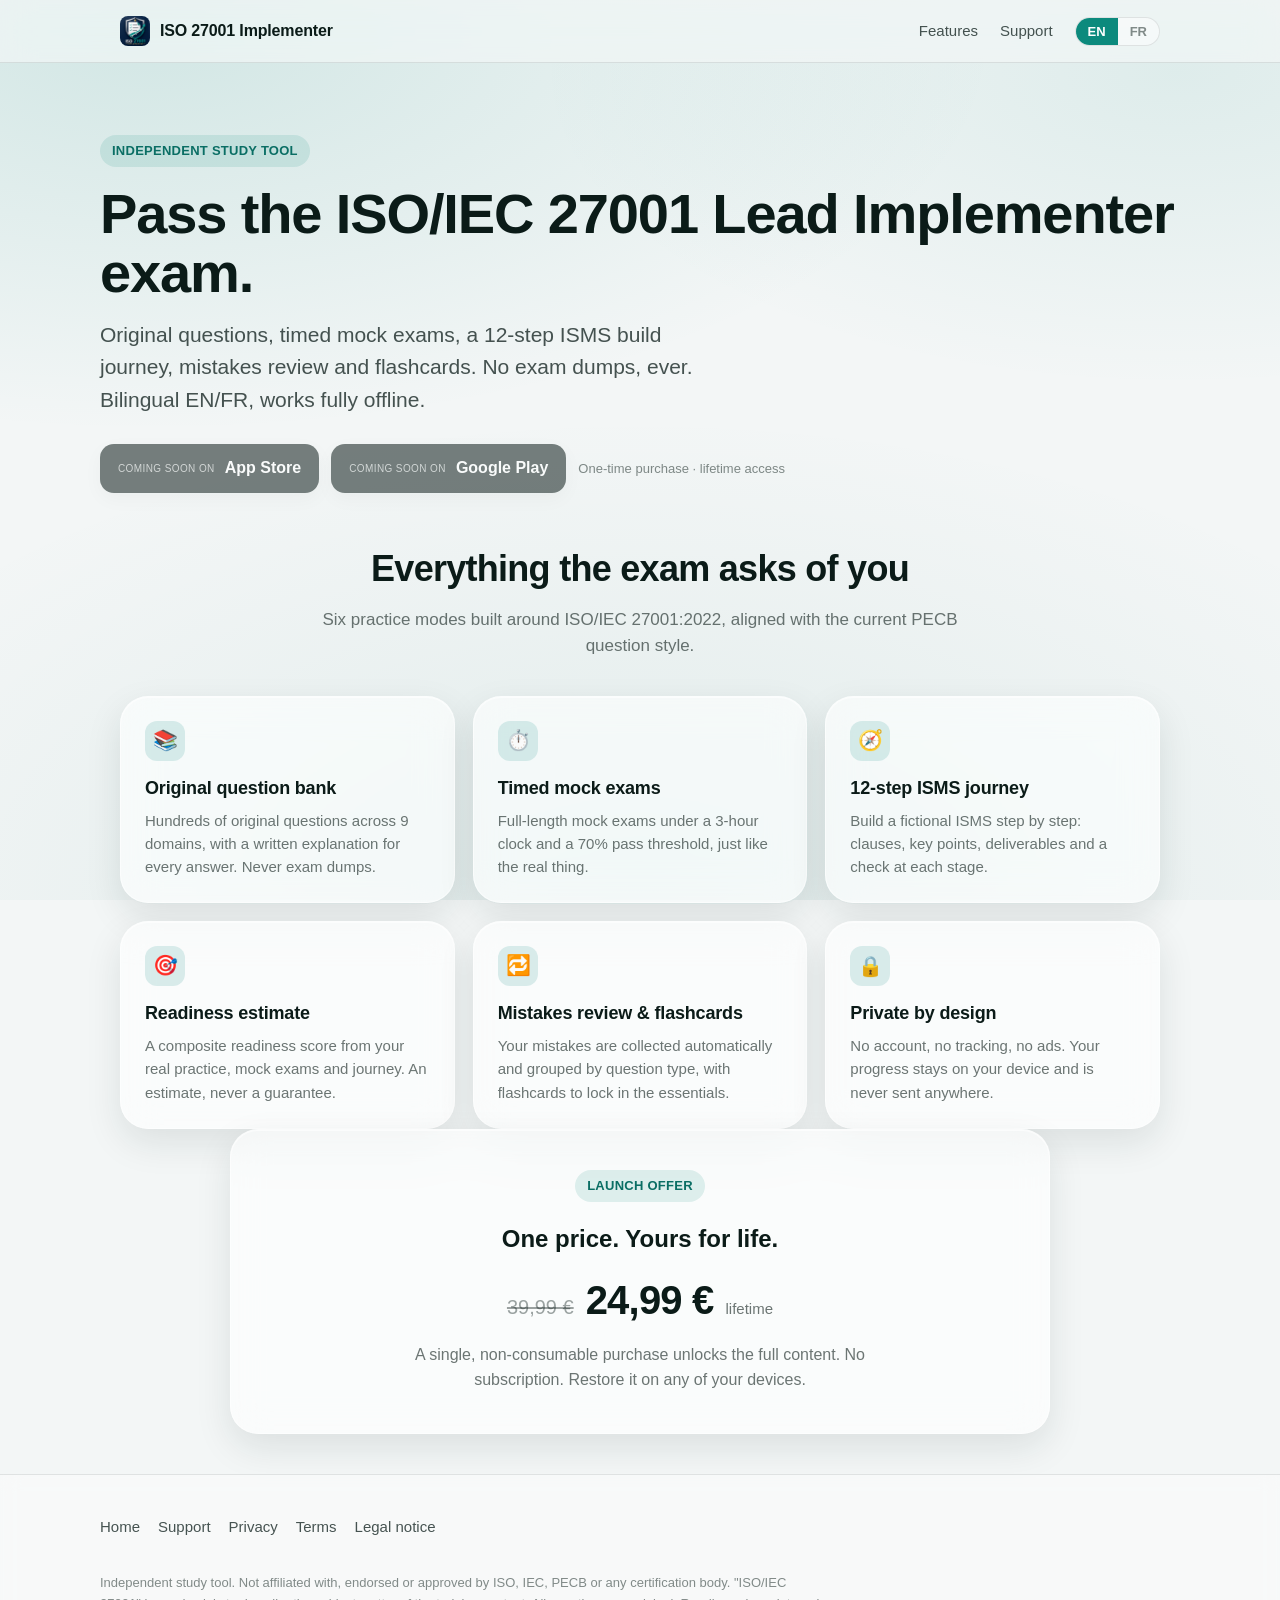
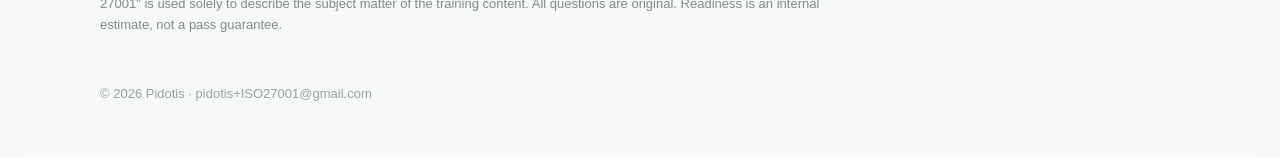
==== index.html @ 0e7765f1 "Site vitrine ISO 27001 Implementer Co-Authored-By: Claude Opus 4.8 (1M context) <noreply@anthropic.c" ====
<!DOCTYPE html>
<html lang="en" data-lang="en">
  <head>
    <meta charset="utf-8" />
    <meta name="viewport" content="width=device-width, initial-scale=1" />
    <title>ISO 27001 Implementer · Exam Practice &amp; QCM</title>
    <meta
      name="description"
      content="Prepare for the ISO/IEC 27001 Lead Implementer exam. Original questions, timed mock exams, a 12-step ISMS journey, mistakes review and flashcards. Bilingual EN/FR."
    />
    <link rel="icon" type="image/png" href="assets/favicon.png" />
    <meta property="og:title" content="ISO 27001 Implementer" />
    <meta
      property="og:description"
      content="Exam Practice & QCM for the ISO/IEC 27001 Lead Implementer exam. Original questions, mock exams, ISMS journey. EN/FR."
    />
    <meta property="og:type" content="website" />
    <meta property="og:image" content="assets/og.png" />
    <meta name="theme-color" content="#F3F6F6" />
    <script>
      // No-flash: fixe la langue avant le premier paint.
      (function () {
        try {
          var s = localStorage.getItem("i27-lang");
          var l =
            s === "en" || s === "fr"
              ? s
              : (navigator.language || "en").toLowerCase().indexOf("fr") === 0
              ? "fr"
              : "en";
          document.documentElement.setAttribute("data-lang", l);
          document.documentElement.setAttribute("lang", l);
        } catch (e) {}
      })();
    </script>
    <link rel="stylesheet" href="styles.css" />
  </head>
  <body>
    <header class="nav">
      <div class="wrap nav-inner">
        <a class="brand" href="index.html">
          <img src="assets/logo.png" alt="" />
          <span>ISO 27001 Implementer</span>
        </a>
        <nav class="nav-links">
          <a class="hide-sm" href="index.html#features"
            ><span class="lang-en">Features</span
            ><span class="lang-fr">Fonctions</span></a
          >
          <a href="support.html"
            ><span class="lang-en">Support</span
            ><span class="lang-fr">Aide</span></a
          >
          <div class="lang-toggle" role="group" aria-label="Language">
            <button type="button" data-set="en">EN</button>
            <button type="button" data-set="fr">FR</button>
          </div>
        </nav>
      </div>
    </header>

    <main>
      <!-- Hero -->
      <section class="wrap hero">
        <span class="eyebrow"
          ><span class="lang-en">Independent study tool</span
          ><span class="lang-fr">Outil d'étude indépendant</span></span
        >
        <h1>
          <span class="lang-en">Pass the ISO/IEC 27001 Lead Implementer exam.</span
          ><span class="lang-fr"
            >Réussissez l'examen ISO/IEC 27001 Lead Implementer.</span
          >
        </h1>
        <p class="lede">
          <span class="lang-en"
            >Original questions, timed mock exams, a 12-step ISMS build journey,
            mistakes review and flashcards. No exam dumps, ever. Bilingual
            EN/FR, works fully offline.</span
          ><span class="lang-fr"
            >Questions originales, examens blancs chronométrés, un parcours de
            construction d'un SMSI en 12 étapes, révision des erreurs et
            flashcards. Jamais de dumps. Bilingue EN/FR, 100 % hors ligne.</span
          >
        </p>
        <div class="cta-row">
          <span class="badge" aria-disabled="true">
            <small class="lang-en">Coming soon on</small
            ><small class="lang-fr">Bientôt sur</small>
            <span>App Store</span>
          </span>
          <span class="badge" aria-disabled="true">
            <small class="lang-en">Coming soon on</small
            ><small class="lang-fr">Bientôt sur</small>
            <span>Google Play</span>
          </span>
          <span class="pill-note"
            ><span class="lang-en">One-time purchase · lifetime access</span
            ><span class="lang-fr">Achat unique · accès à vie</span></span
          >
        </div>
      </section>

      <!-- Features -->
      <section class="wrap" id="features">
        <div class="section-head">
          <h2>
            <span class="lang-en">Everything the exam asks of you</span
            ><span class="lang-fr">Tout ce que l'examen attend de vous</span>
          </h2>
          <p>
            <span class="lang-en"
              >Six practice modes built around ISO/IEC 27001:2022, aligned with
              the current PECB question style.</span
            ><span class="lang-fr"
              >Six modes d'entraînement bâtis sur l'ISO/IEC 27001:2022, alignés
              sur le format de questions PECB actuel.</span
            >
          </p>
        </div>
        <div class="grid">
          <div class="glass card">
            <div class="ic">📚</div>
            <h3>
              <span class="lang-en">Original question bank</span
              ><span class="lang-fr">Banque de questions originale</span>
            </h3>
            <p>
              <span class="lang-en"
                >Hundreds of original questions across 9 domains, with a written
                explanation for every answer. Never exam dumps.</span
              ><span class="lang-fr"
                >Des centaines de questions originales sur 9 domaines, avec une
                explication rédigée pour chaque réponse. Jamais de dumps.</span
              >
            </p>
          </div>
          <div class="glass card">
            <div class="ic">⏱️</div>
            <h3>
              <span class="lang-en">Timed mock exams</span
              ><span class="lang-fr">Examens blancs chronométrés</span>
            </h3>
            <p>
              <span class="lang-en"
                >Full-length mock exams under a 3-hour clock and a 70% pass
                threshold, just like the real thing.</span
              ><span class="lang-fr"
                >Examens blancs complets sous chrono de 3 h et seuil de réussite
                à 70 %, comme le jour J.</span
              >
            </p>
          </div>
          <div class="glass card">
            <div class="ic">🧭</div>
            <h3>
              <span class="lang-en">12-step ISMS journey</span
              ><span class="lang-fr">Parcours SMSI en 12 étapes</span>
            </h3>
            <p>
              <span class="lang-en"
                >Build a fictional ISMS step by step: clauses, key points,
                deliverables and a check at each stage.</span
              ><span class="lang-fr"
                >Construisez un SMSI fictif étape par étape : clauses, points
                clés, livrables et un contrôle à chaque étape.</span
              >
            </p>
          </div>
          <div class="glass card">
            <div class="ic">🎯</div>
            <h3>
              <span class="lang-en">Readiness estimate</span
              ><span class="lang-fr">Préparation estimée</span>
            </h3>
            <p>
              <span class="lang-en"
                >A composite readiness score from your real practice, mock exams
                and journey. An estimate, never a guarantee.</span
              ><span class="lang-fr"
                >Un score de préparation composite issu de votre pratique réelle,
                des examens et du parcours. Une estimation, jamais une
                garantie.</span
              >
            </p>
          </div>
          <div class="glass card">
            <div class="ic">🔁</div>
            <h3>
              <span class="lang-en">Mistakes review &amp; flashcards</span
              ><span class="lang-fr">Révision des erreurs &amp; flashcards</span>
            </h3>
            <p>
              <span class="lang-en"
                >Your mistakes are collected automatically and grouped by
                question type, with flashcards to lock in the essentials.</span
              ><span class="lang-fr"
                >Vos erreurs sont collectées automatiquement et rangées par type
                de question, avec des flashcards pour ancrer l'essentiel.</span
              >
            </p>
          </div>
          <div class="glass card">
            <div class="ic">🔒</div>
            <h3>
              <span class="lang-en">Private by design</span
              ><span class="lang-fr">Privé par conception</span>
            </h3>
            <p>
              <span class="lang-en"
                >No account, no tracking, no ads. Your progress stays on your
                device and is never sent anywhere.</span
              ><span class="lang-fr"
                >Pas de compte, pas de pistage, pas de publicité. Votre
                progression reste sur votre appareil et n'est jamais
                transmise.</span
              >
            </p>
          </div>
        </div>
      </section>

      <!-- Pricing -->
      <section class="wrap">
        <div class="glass doc-card center">
          <span class="eyebrow"
            ><span class="lang-en">Launch offer</span
            ><span class="lang-fr">Offre de lancement</span></span
          >
          <h2 style="margin: 18px 0 12px">
            <span class="lang-en">One price. Yours for life.</span
            ><span class="lang-fr">Un prix. À vous pour la vie.</span>
          </h2>
          <div class="price" style="margin-bottom: 12px">
            <span class="old">39,99 €</span>
            <span class="now">24,99 €</span>
            <span class="unit"
              ><span class="lang-en">lifetime</span
              ><span class="lang-fr">à vie</span></span
            >
          </div>
          <p style="color: var(--ink60); margin: 0 auto; max-width: 520px">
            <span class="lang-en"
              >A single, non-consumable purchase unlocks the full content. No
              subscription. Restore it on any of your devices.</span
            ><span class="lang-fr"
              >Un achat unique, non consommable, débloque tout le contenu. Aucun
              abonnement. Restaurez-le sur tous vos appareils.</span
            >
          </p>
        </div>
      </section>
    </main>

    <footer class="footer">
      <div class="wrap footer-inner">
        <div class="footer-links">
          <a href="index.html"
            ><span class="lang-en">Home</span
            ><span class="lang-fr">Accueil</span></a
          >
          <a href="support.html"
            ><span class="lang-en">Support</span
            ><span class="lang-fr">Aide</span></a
          >
          <a href="privacy.html"
            ><span class="lang-en">Privacy</span
            ><span class="lang-fr">Confidentialité</span></a
          >
          <a href="terms.html"
            ><span class="lang-en">Terms</span
            ><span class="lang-fr">Conditions</span></a
          >
          <a href="legal.html"
            ><span class="lang-en">Legal notice</span
            ><span class="lang-fr">Mentions légales</span></a
          >
        </div>
        <p class="disclaimer">
          <span class="lang-en"
            >Independent study tool. Not affiliated with, endorsed or approved by
            ISO, IEC, PECB or any certification body. "ISO/IEC 27001" is used
            solely to describe the subject matter of the training content. All
            questions are original. Readiness is an internal estimate, not a pass
            guarantee.</span
          ><span class="lang-fr"
            >Outil d'étude indépendant. Non affilié à, ni approuvé par ISO, IEC,
            PECB ou tout autre organisme de certification. « ISO/IEC 27001 » est
            utilisé uniquement pour décrire le sujet du contenu de formation.
            Toutes les questions sont originales. La préparation est une
            estimation interne, pas une garantie de réussite.</span
          >
        </p>
        <p class="copy">© 2026 Pidotis · pidotis+ISO27001@gmail.com</p>
      </div>
    </footer>
    <script src="app.js"></script>
  </body>
</html>
---- styles.css ----
/* ISO 27001 Implementer : site vitrine. Liquid Glass, palette de app. */

:root {
  --accent: #0c8a7d;
  --deep-teal: #0a6e64;
  --ink: #0b1b18;
  --ink75: rgba(11, 27, 24, 0.75);
  --ink60: rgba(11, 27, 24, 0.6);
  --ink50: rgba(11, 27, 24, 0.5);
  --ink40: rgba(11, 27, 24, 0.4);
  --hairline: rgba(11, 27, 24, 0.1);
  --bg: #f3f6f6;
  --white: #ffffff;
  --radius-lg: 28px;
  --radius-md: 20px;
  --radius-sm: 14px;
  --maxw: 1080px;
  --shadow-card: 0 14px 36px rgba(16, 44, 40, 0.1);
  --shadow-row: 0 6px 20px rgba(16, 44, 40, 0.07);
  --shadow-primary: 0 12px 28px rgba(12, 138, 125, 0.35);
  font-synthesis: none;
  -webkit-text-size-adjust: 100%;
}

* {
  box-sizing: border-box;
}

html {
  scroll-behavior: smooth;
}

body {
  margin: 0;
  min-height: 100vh;
  color: var(--ink);
  background: var(--bg);
  font-family: -apple-system, BlinkMacSystemFont, "Segoe UI", Roboto, Helvetica,
    Arial, sans-serif;
  line-height: 1.55;
  -webkit-font-smoothing: antialiased;
  text-rendering: optimizeLegibility;
}

/* Fond ambiant : 3 gradients radiaux, fixe. */
body::before {
  content: "";
  position: fixed;
  inset: 0;
  z-index: -1;
  background:
    radial-gradient(120% 80% at 12% 4%, rgba(12, 138, 125, 0.14), transparent 55%),
    radial-gradient(100% 70% at 92% 8%, rgba(12, 138, 125, 0.09), transparent 50%),
    radial-gradient(120% 90% at 50% 100%, rgba(10, 110, 100, 0.08), transparent 60%),
    var(--bg);
}

/* Bascule de langue : masque la langue inactive. */
html[data-lang="en"] .lang-fr,
html[data-lang="fr"] .lang-en {
  display: none !important;
}

a {
  color: var(--deep-teal);
  text-decoration: none;
}
a:hover {
  text-decoration: underline;
}

img {
  max-width: 100%;
  display: block;
}

/* ---------- Layout ---------- */

.wrap {
  width: 100%;
  max-width: var(--maxw);
  margin: 0 auto;
  padding: 0 20px;
}

section {
  padding: 64px 0;
}

/* ---------- Surfaces givrées ---------- */

.glass {
  background: rgba(255, 255, 255, 0.62);
  -webkit-backdrop-filter: saturate(160%) blur(18px);
  backdrop-filter: saturate(160%) blur(18px);
  border: 1px solid rgba(255, 255, 255, 0.55);
  box-shadow: var(--shadow-card), inset 0 1px 0 rgba(255, 255, 255, 0.6);
  border-radius: var(--radius-lg);
}

/* ---------- Header ---------- */

.nav {
  position: sticky;
  top: 0;
  z-index: 50;
  background: rgba(243, 246, 246, 0.72);
  -webkit-backdrop-filter: saturate(160%) blur(16px);
  backdrop-filter: saturate(160%) blur(16px);
  border-bottom: 1px solid var(--hairline);
}
.nav-inner {
  display: flex;
  align-items: center;
  justify-content: space-between;
  gap: 16px;
  height: 62px;
}
.brand {
  display: flex;
  align-items: center;
  gap: 10px;
  font-weight: 700;
  letter-spacing: -0.01em;
  color: var(--ink);
}
.brand:hover {
  text-decoration: none;
}
.brand img {
  width: 30px;
  height: 30px;
  border-radius: 8px;
}
.nav-links {
  display: flex;
  align-items: center;
  gap: 22px;
}
.nav-links a {
  color: var(--ink75);
  font-size: 15px;
  font-weight: 500;
}
.nav-links a:hover {
  color: var(--ink);
  text-decoration: none;
}

.lang-toggle {
  display: inline-flex;
  border: 1px solid var(--hairline);
  border-radius: 999px;
  overflow: hidden;
  background: rgba(255, 255, 255, 0.5);
}
.lang-toggle button {
  appearance: none;
  border: 0;
  background: transparent;
  padding: 6px 12px;
  font-size: 13px;
  font-weight: 600;
  color: var(--ink50);
  cursor: pointer;
}
.lang-toggle button[aria-pressed="true"] {
  background: var(--accent);
  color: #fff;
}

/* ---------- Hero ---------- */

.hero {
  padding: 72px 0 48px;
}
.hero h1 {
  font-size: clamp(34px, 6vw, 56px);
  line-height: 1.05;
  letter-spacing: -0.02em;
  margin: 18px 0 16px;
  font-weight: 800;
}
.hero .lede {
  font-size: clamp(17px, 2.4vw, 21px);
  color: var(--ink75);
  max-width: 620px;
  margin: 0 0 28px;
}
.eyebrow {
  display: inline-flex;
  align-items: center;
  gap: 8px;
  font-size: 13px;
  font-weight: 600;
  letter-spacing: 0.02em;
  text-transform: uppercase;
  color: var(--deep-teal);
  background: rgba(12, 138, 125, 0.12);
  padding: 6px 12px;
  border-radius: 999px;
}

.cta-row {
  display: flex;
  flex-wrap: wrap;
  gap: 12px;
  align-items: center;
}
.badge {
  display: inline-flex;
  align-items: center;
  gap: 10px;
  padding: 12px 18px;
  border-radius: var(--radius-sm);
  background: var(--ink);
  color: #fff;
  font-weight: 600;
  box-shadow: var(--shadow-row);
}
.badge small {
  display: block;
  font-size: 10px;
  font-weight: 500;
  opacity: 0.7;
  letter-spacing: 0.04em;
  text-transform: uppercase;
}
.badge span {
  font-size: 16px;
}
.badge[aria-disabled="true"] {
  opacity: 0.55;
  cursor: default;
}
.pill-note {
  font-size: 13px;
  color: var(--ink50);
}

/* ---------- Features ---------- */

.grid {
  display: grid;
  gap: 18px;
  grid-template-columns: repeat(auto-fit, minmax(250px, 1fr));
}
.card {
  padding: 24px;
}
.card .ic {
  width: 40px;
  height: 40px;
  border-radius: 12px;
  display: grid;
  place-items: center;
  background: rgba(12, 138, 125, 0.14);
  font-size: 20px;
  margin-bottom: 14px;
}
.card h3 {
  margin: 0 0 6px;
  font-size: 18px;
  letter-spacing: -0.01em;
}
.card p {
  margin: 0;
  color: var(--ink60);
  font-size: 15px;
}

.section-head {
  text-align: center;
  max-width: 640px;
  margin: 0 auto 36px;
}
.section-head h2 {
  font-size: clamp(26px, 4vw, 36px);
  letter-spacing: -0.02em;
  margin: 0 0 10px;
}
.section-head p {
  color: var(--ink60);
  margin: 0;
  font-size: 17px;
}

/* Price */
.price {
  display: inline-flex;
  align-items: baseline;
  gap: 12px;
}
.price .old {
  color: var(--ink40);
  text-decoration: line-through;
  font-size: 20px;
}
.price .now {
  font-size: 40px;
  font-weight: 800;
  letter-spacing: -0.02em;
}
.price .unit {
  color: var(--ink60);
  font-size: 15px;
}

/* ---------- Legal / prose pages ---------- */

.doc {
  padding: 40px 0 24px;
}
.doc-card {
  padding: 40px clamp(24px, 5vw, 56px);
  margin: 0 auto;
  max-width: 820px;
}
.doc h1 {
  font-size: clamp(28px, 5vw, 40px);
  letter-spacing: -0.02em;
  margin: 0 0 6px;
}
.doc .updated {
  color: var(--ink50);
  font-size: 14px;
  margin: 0 0 28px;
}
.doc h2 {
  font-size: 20px;
  letter-spacing: -0.01em;
  margin: 30px 0 8px;
}
.doc h3 {
  font-size: 16px;
  margin: 22px 0 4px;
}
.doc p,
.doc li {
  color: var(--ink75);
  font-size: 16px;
}
.doc ul {
  padding-left: 20px;
}
.doc a {
  font-weight: 500;
}

/* ---------- FAQ ---------- */
.faq {
  max-width: 780px;
  margin: 0 auto;
}
.faq details {
  padding: 4px 22px;
  margin-bottom: 12px;
}
.faq summary {
  cursor: pointer;
  list-style: none;
  padding: 16px 0;
  font-weight: 600;
  font-size: 17px;
  display: flex;
  justify-content: space-between;
  align-items: center;
  gap: 12px;
}
.faq summary::-webkit-details-marker {
  display: none;
}
.faq summary::after {
  content: "+";
  color: var(--accent);
  font-size: 22px;
  font-weight: 400;
}
.faq details[open] summary::after {
  content: "\2013";
}
.faq details > *:not(summary) {
  color: var(--ink60);
  padding-bottom: 16px;
  margin: 0;
  font-size: 15px;
}

/* ---------- Contact ---------- */
.contact-card {
  text-align: center;
  padding: 40px;
  max-width: 560px;
  margin: 0 auto;
}
.contact-card .mail {
  font-size: clamp(18px, 3vw, 24px);
  font-weight: 700;
  color: var(--deep-teal);
  word-break: break-all;
}

/* ---------- Footer ---------- */

.footer {
  margin-top: 40px;
  border-top: 1px solid var(--hairline);
  background: rgba(255, 255, 255, 0.4);
  -webkit-backdrop-filter: blur(10px);
  backdrop-filter: blur(10px);
}
.footer-inner {
  padding: 40px 0;
  display: grid;
  gap: 22px;
}
.footer-links {
  display: flex;
  flex-wrap: wrap;
  gap: 18px;
}
.footer-links a {
  color: var(--ink75);
  font-size: 15px;
}
.disclaimer {
  color: var(--ink50);
  font-size: 13px;
  max-width: 720px;
  line-height: 1.6;
}
.copy {
  color: var(--ink40);
  font-size: 13px;
}

/* ---------- Utilities ---------- */
.center {
  text-align: center;
}
.mt0 {
  margin-top: 0;
}
hr.rule {
  border: 0;
  border-top: 1px solid var(--hairline);
  margin: 28px 0;
}

@media (max-width: 640px) {
  .nav-links {
    gap: 14px;
  }
  .nav-links a.hide-sm {
    display: none;
  }
  section {
    padding: 48px 0;
  }
}
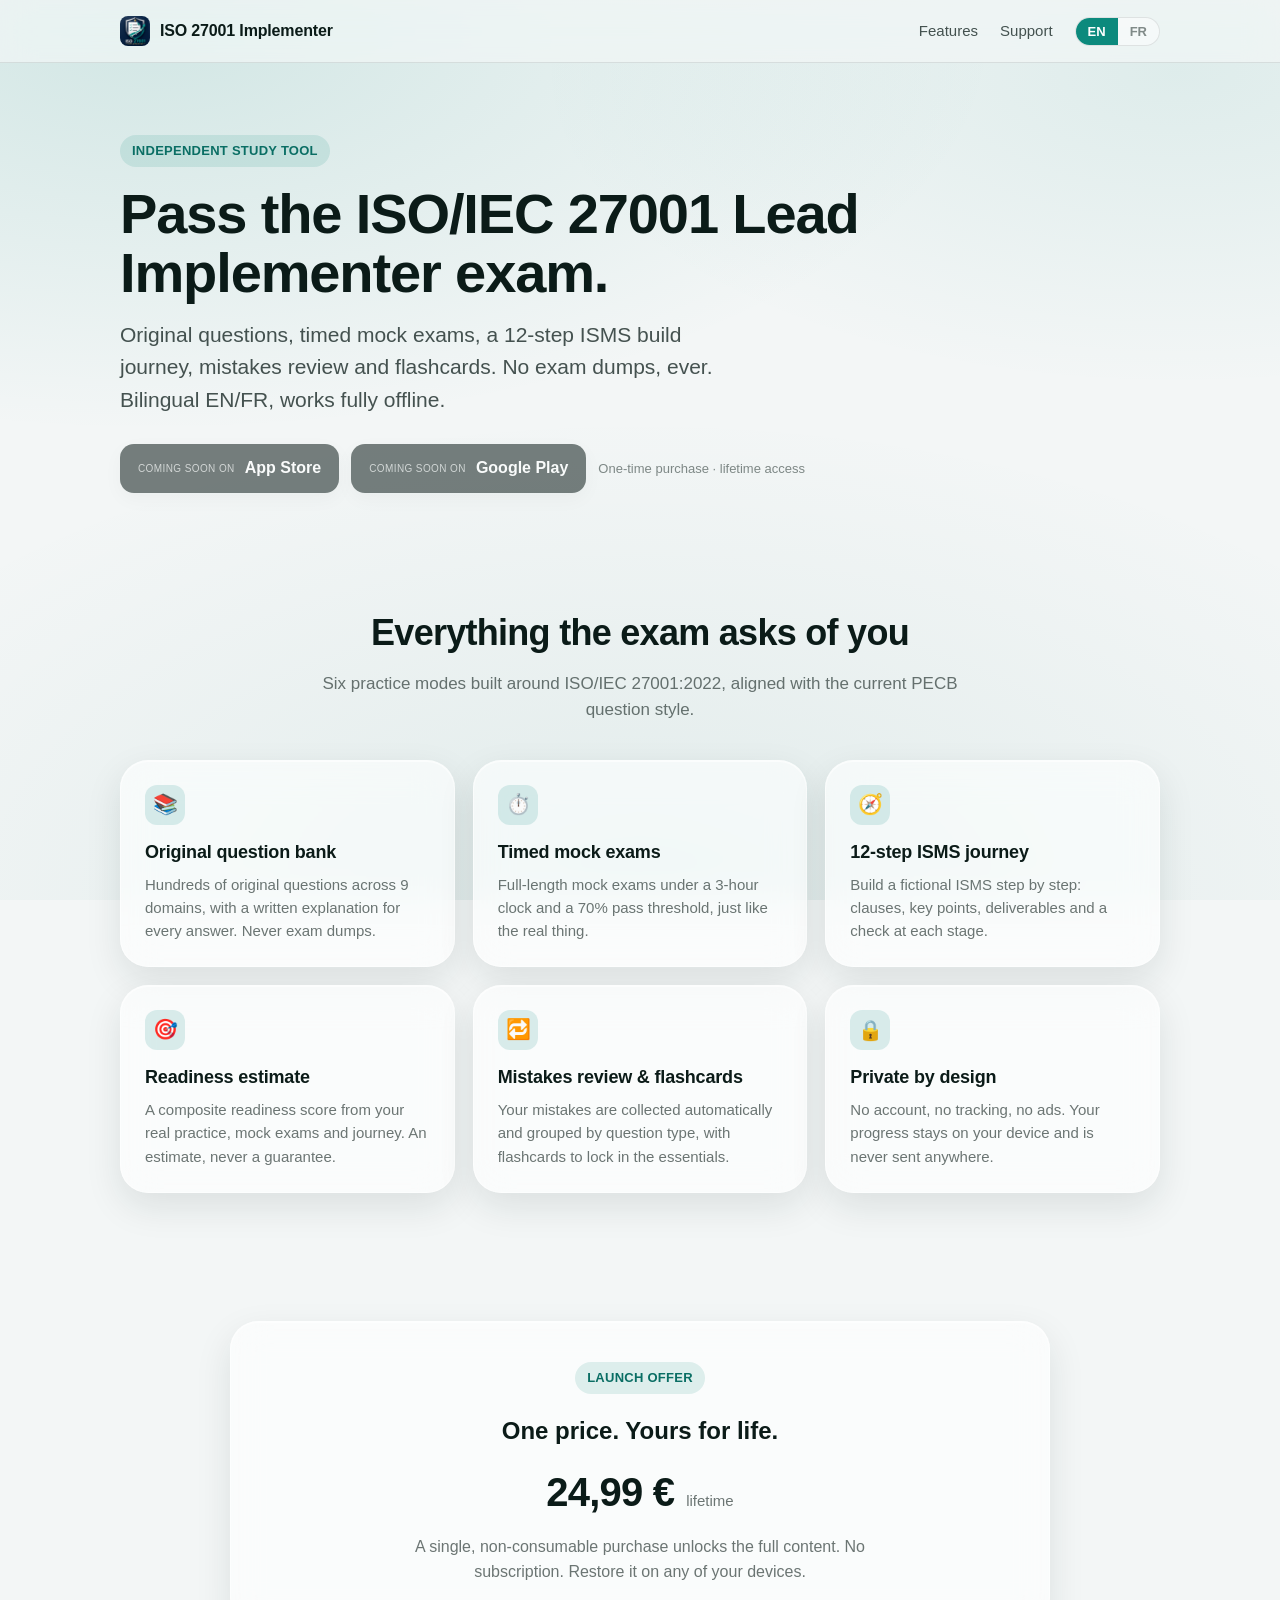
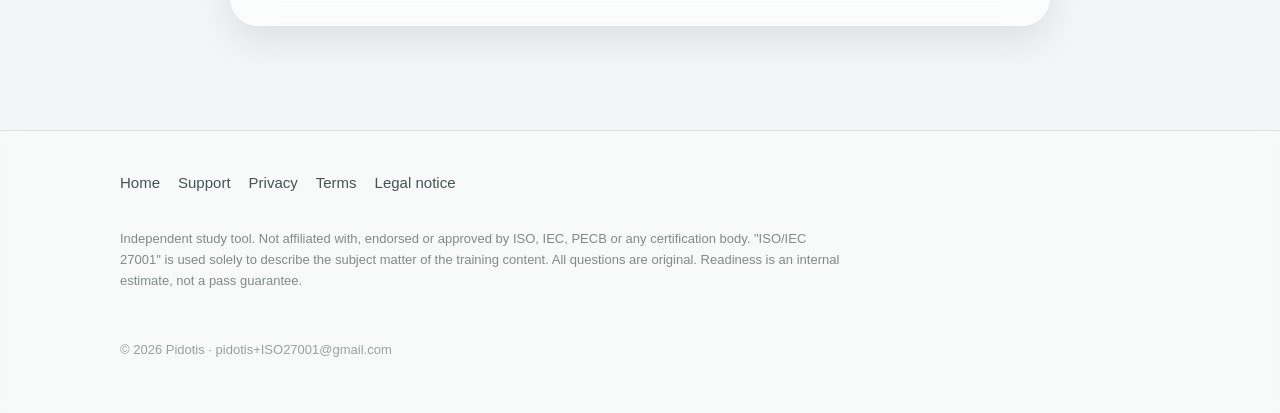
==== commit f850451a: "legal: RevenueCat dans la privacy (EN/FR), droit de retractation UE dans les CGV, retrait du prix ba" ====
--- a/index.html
+++ b/index.html
@@ -232,7 +232,6 @@
             ><span class="lang-fr">Un prix. À vous pour la vie.</span>
           </h2>
           <div class="price" style="margin-bottom: 12px">
-            <span class="old">39,99 €</span>
             <span class="now">24,99 €</span>
             <span class="unit"
               ><span class="lang-en">lifetime</span
--- a/styles.css
+++ b/styles.css
@@ -80,11 +80,15 @@
   width: 100%;
   max-width: var(--maxw);
   margin: 0 auto;
-  padding: 0 20px;
+  /* Horizontal uniquement : évite d'écraser le padding vertical des
+     <section> qui portent aussi la classe .wrap. */
+  padding-left: 20px;
+  padding-right: 20px;
 }
 
 section {
-  padding: 64px 0;
+  padding-top: 64px;
+  padding-bottom: 64px;
 }
 
 /* ---------- Surfaces givrées ---------- */
@@ -172,7 +176,8 @@
 /* ---------- Hero ---------- */
 
 .hero {
-  padding: 72px 0 48px;
+  padding-top: 72px;
+  padding-bottom: 48px;
 }
 .hero h1 {
   font-size: clamp(34px, 6vw, 56px);
@@ -309,7 +314,8 @@
 /* ---------- Legal / prose pages ---------- */
 
 .doc {
-  padding: 40px 0 24px;
+  padding-top: 40px;
+  padding-bottom: 24px;
 }
 .doc-card {
   padding: 40px clamp(24px, 5vw, 56px);
@@ -410,7 +416,8 @@
   backdrop-filter: blur(10px);
 }
 .footer-inner {
-  padding: 40px 0;
+  padding-top: 40px;
+  padding-bottom: 40px;
   display: grid;
   gap: 22px;
 }
@@ -455,6 +462,7 @@
     display: none;
   }
   section {
-    padding: 48px 0;
+    padding-top: 48px;
+    padding-bottom: 48px;
   }
 }
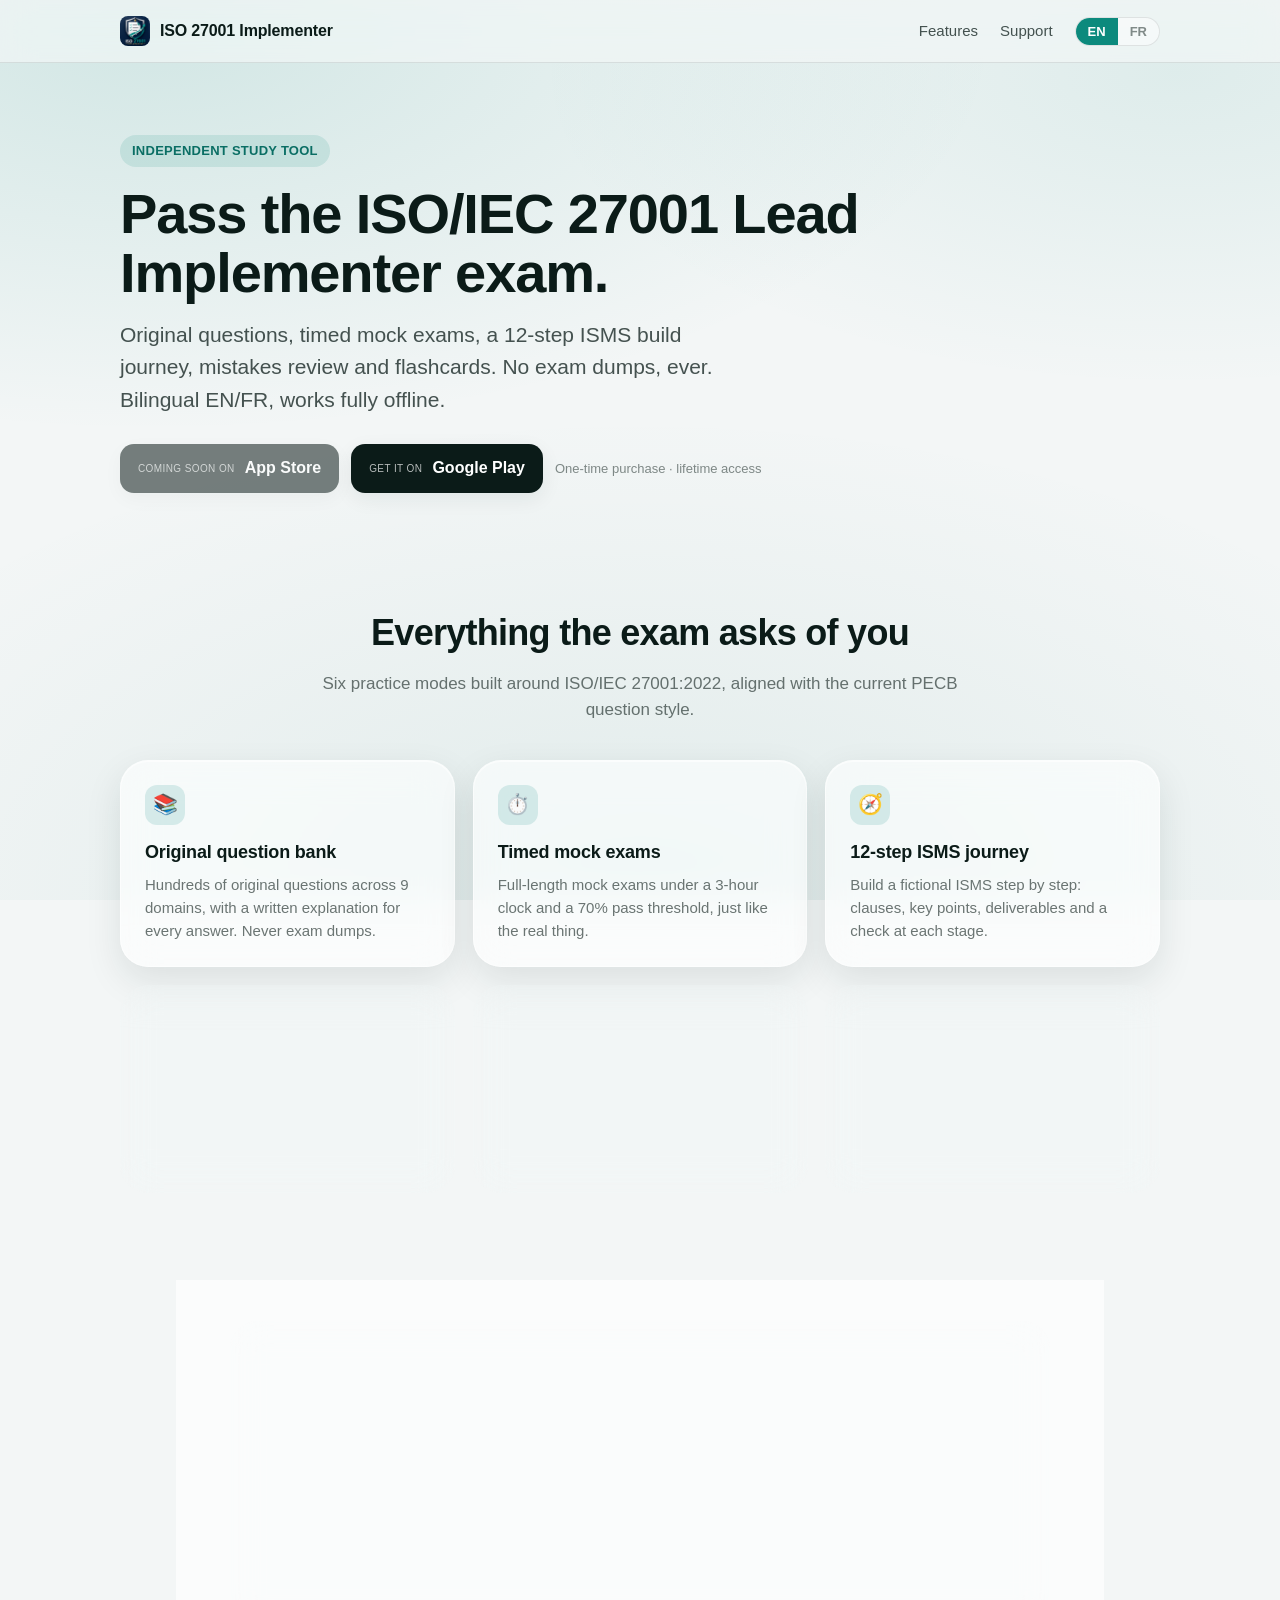
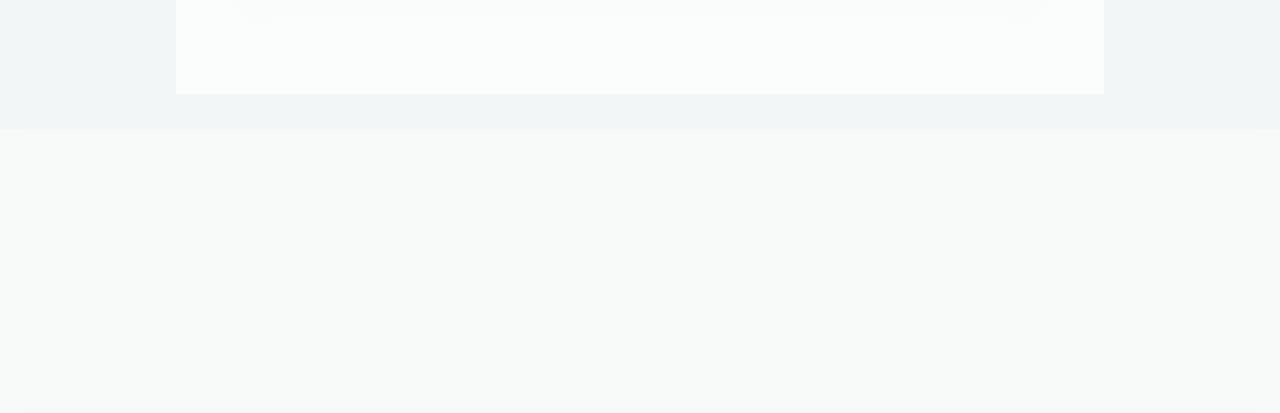
==== commit f5f35dad: "Badge Google Play cliquable vers la fiche Play" ====
--- a/index.html
+++ b/index.html
@@ -89,11 +89,15 @@
             ><small class="lang-fr">Bientôt sur</small>
             <span>App Store</span>
           </span>
-          <span class="badge" aria-disabled="true">
-            <small class="lang-en">Coming soon on</small
-            ><small class="lang-fr">Bientôt sur</small>
+          <a
+            class="badge"
+            href="https://play.google.com/store/apps/details?id=com.pidotis.iso27001"
+            rel="noopener"
+          >
+            <small class="lang-en">Get it on</small
+            ><small class="lang-fr">Disponible sur</small>
             <span>Google Play</span>
-          </span>
+          </a>
           <span class="pill-note"
             ><span class="lang-en">One-time purchase · lifetime access</span
             ><span class="lang-fr">Achat unique · accès à vie</span></span
@@ -232,7 +236,7 @@
             ><span class="lang-fr">Un prix. À vous pour la vie.</span>
           </h2>
           <div class="price" style="margin-bottom: 12px">
-            <span class="now">24,99 €</span>
+            <span class="now">29,99 €</span>
             <span class="unit"
               ><span class="lang-en">lifetime</span
               ><span class="lang-fr">à vie</span></span
--- a/styles.css
+++ b/styles.css
@@ -238,6 +238,11 @@
   opacity: 0.55;
   cursor: default;
 }
+a.badge:hover {
+  text-decoration: none;
+  transform: translateY(-1px);
+  box-shadow: var(--shadow-card);
+}
 .pill-note {
   font-size: 13px;
   color: var(--ink50);
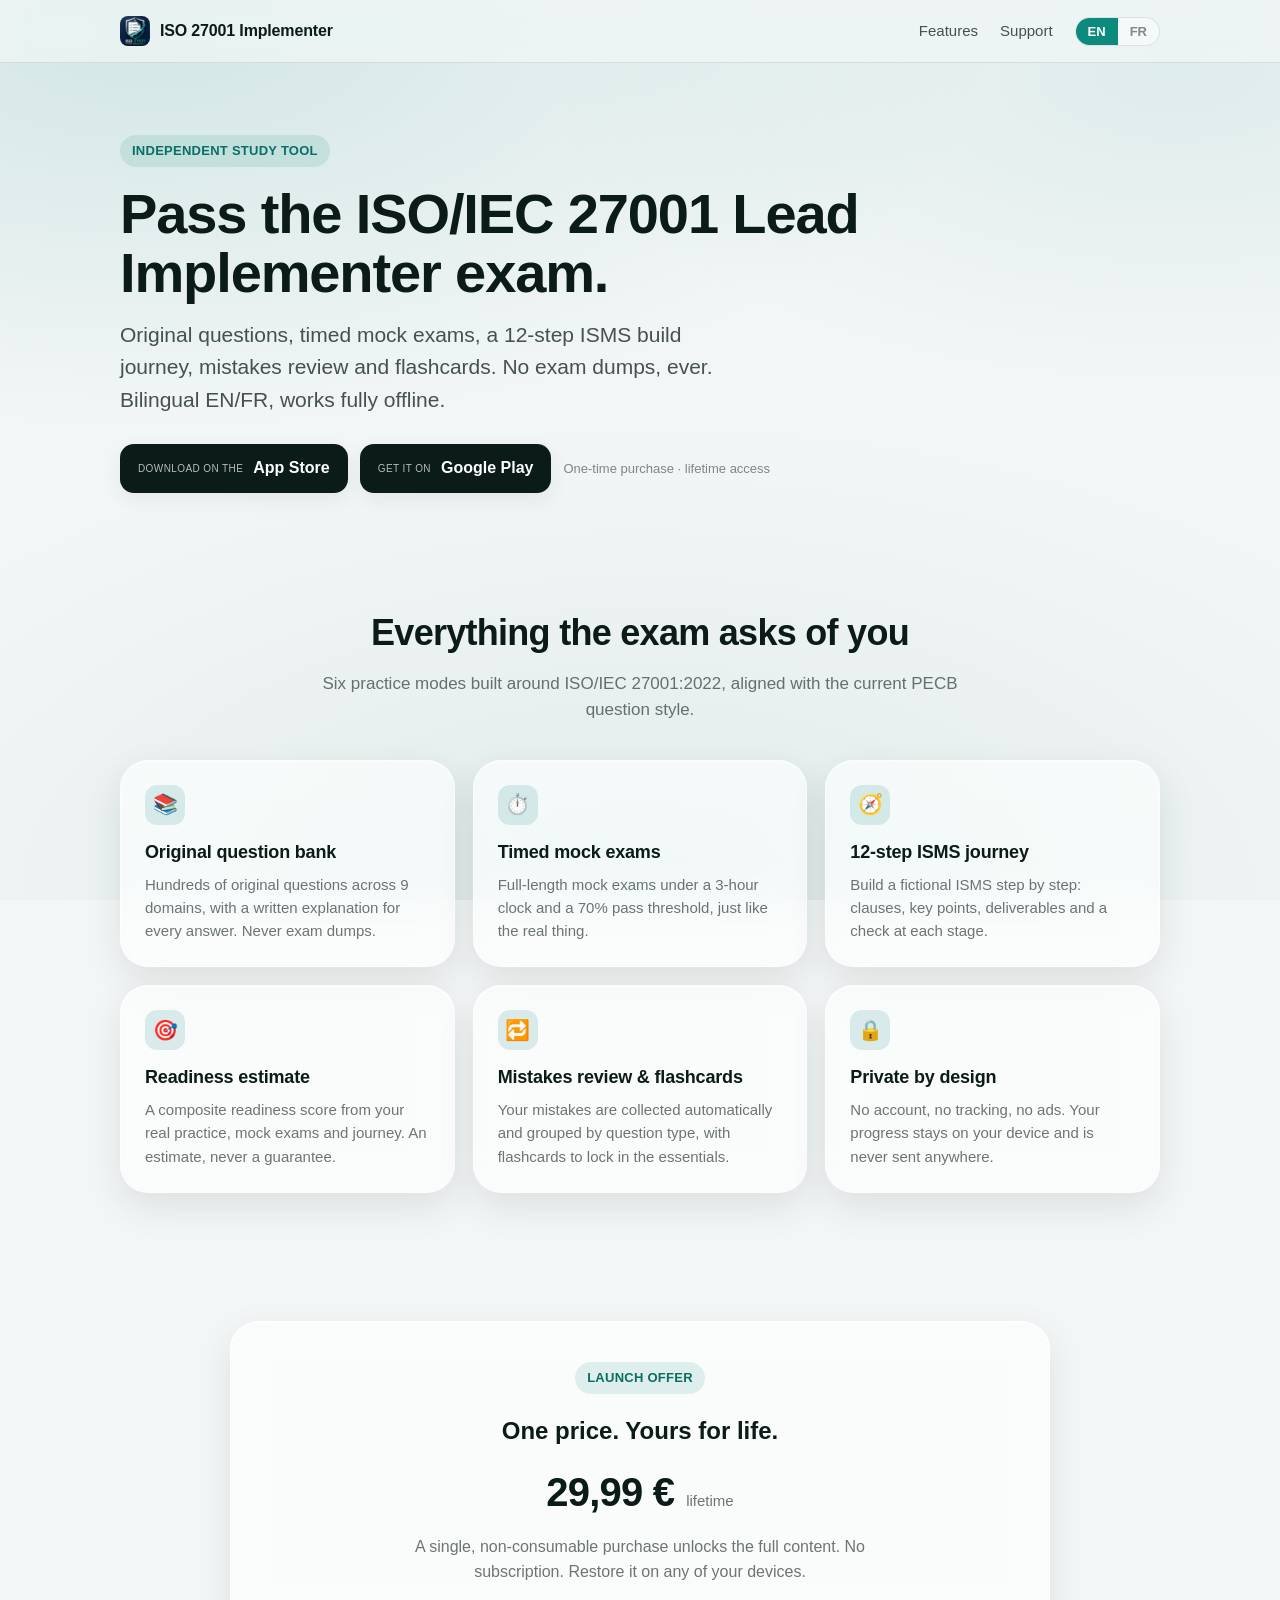
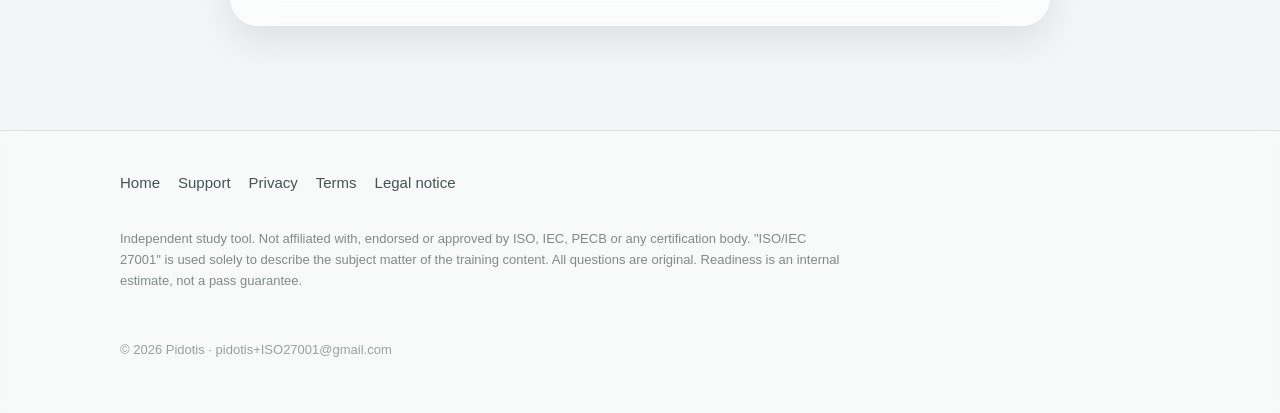
==== commit 800c70f6: "Badge App Store cliquable (app en ligne depuis le 13/08)" ====
--- a/index.html
+++ b/index.html
@@ -84,11 +84,15 @@
           >
         </p>
         <div class="cta-row">
-          <span class="badge" aria-disabled="true">
-            <small class="lang-en">Coming soon on</small
-            ><small class="lang-fr">Bientôt sur</small>
+          <a
+            class="badge"
+            href="https://apps.apple.com/app/id6796437997"
+            rel="noopener"
+          >
+            <small class="lang-en">Download on the</small
+            ><small class="lang-fr">Télécharger dans l'</small>
             <span>App Store</span>
-          </span>
+          </a>
           <a
             class="badge"
             href="https://play.google.com/store/apps/details?id=com.pidotis.iso27001"
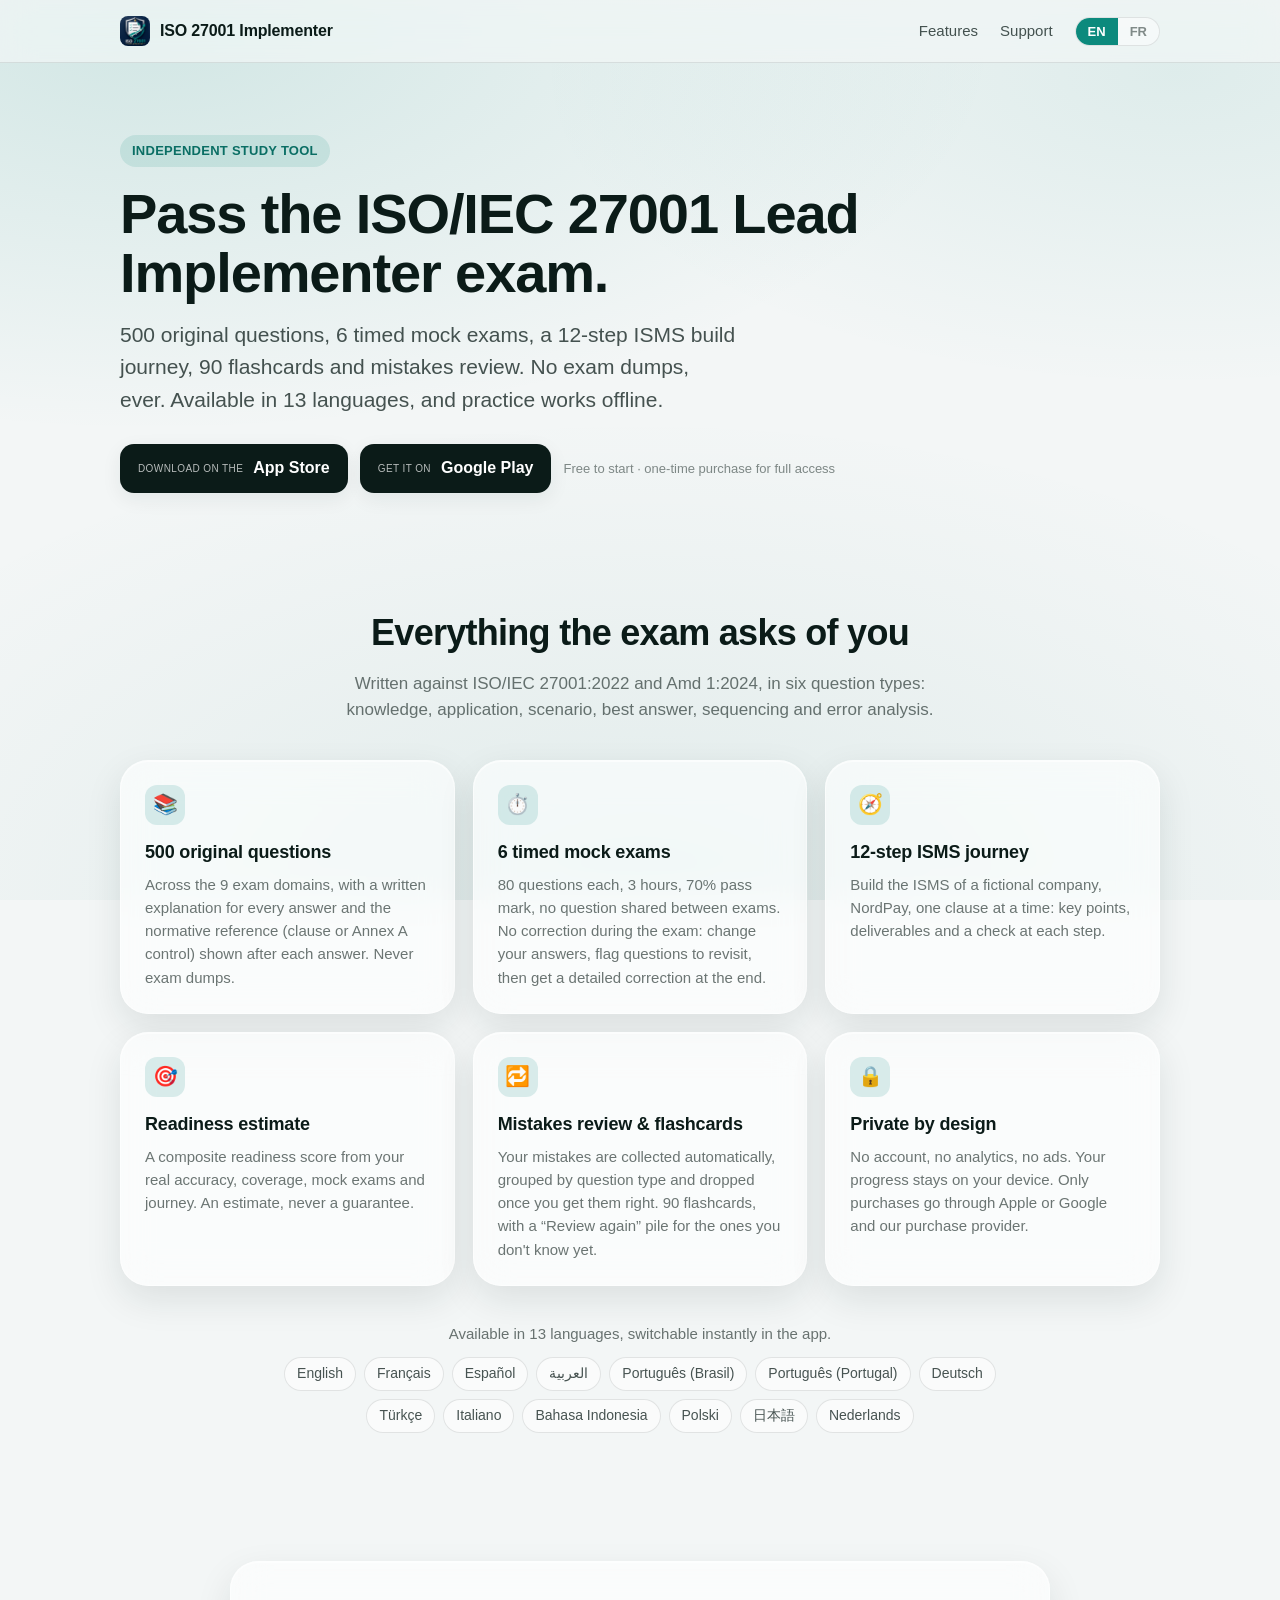
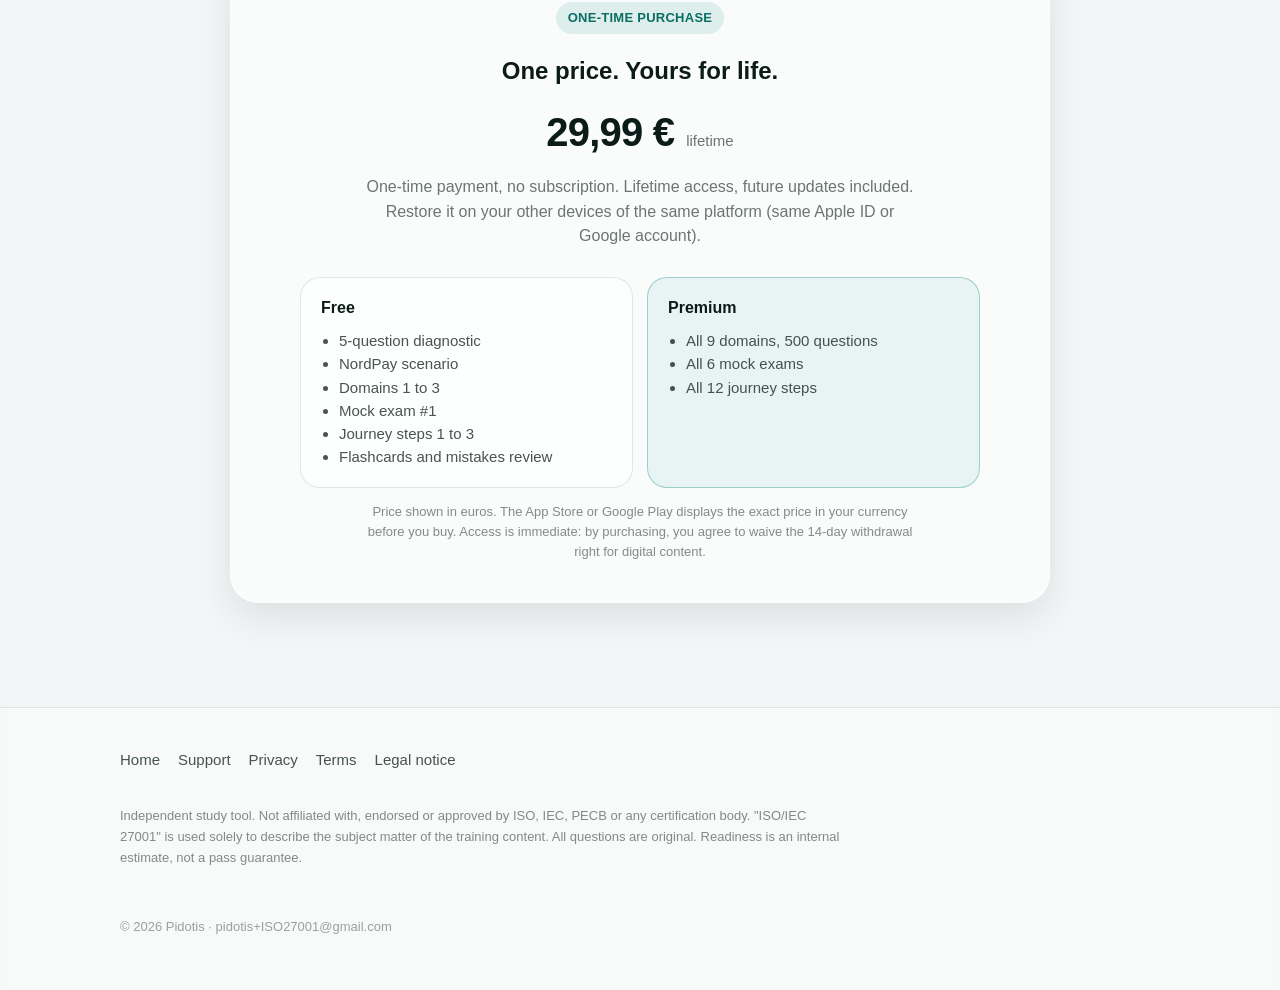
==== commit c46635d0: "Site 1.0.1 : politique de confidentialite et CGU a jour, 13 langues, plus d'offre de lancement, CSP " ====
--- a/index.html
+++ b/index.html
@@ -2,23 +2,36 @@
 <html lang="en" data-lang="en">
   <head>
     <meta charset="utf-8" />
+    <meta
+      http-equiv="Content-Security-Policy"
+      content="default-src 'none'; script-src 'self' 'sha256-TtmemEMkpwelmXj3AgzF0YO4ULVsfWhvffLCbqWmMT4='; style-src 'self'; img-src 'self'; base-uri 'none'; form-action 'none'; object-src 'none'"
+    />
+    <meta name="referrer" content="strict-origin-when-cross-origin" />
     <meta name="viewport" content="width=device-width, initial-scale=1" />
-    <title>ISO 27001 Implementer · Exam Practice &amp; QCM</title>
+    <title>ISO 27001 Implementer Exam · 500 questions &amp; mock tests</title>
     <meta
       name="description"
-      content="Prepare for the ISO/IEC 27001 Lead Implementer exam. Original questions, timed mock exams, a 12-step ISMS journey, mistakes review and flashcards. Bilingual EN/FR."
+      content="Prepare for the ISO/IEC 27001 Lead Implementer exam: 500 original questions, 6 timed mock exams of 80 questions, a 12-step ISMS journey, 90 flashcards and mistakes review. Available in 13 languages."
     />
     <link rel="icon" type="image/png" href="assets/favicon.png" />
-    <meta property="og:title" content="ISO 27001 Implementer" />
+    <meta property="og:title" content="ISO 27001 Implementer Exam" />
     <meta
       property="og:description"
-      content="Exam Practice & QCM for the ISO/IEC 27001 Lead Implementer exam. Original questions, mock exams, ISMS journey. EN/FR."
+      content="500 questions &amp; mock tests for the ISO/IEC 27001 Lead Implementer exam. Original questions, 6 timed mock exams, a 12-step ISMS journey. One-time purchase."
     />
     <meta property="og:type" content="website" />
-    <meta property="og:image" content="assets/og.png" />
+    <meta
+      property="og:url"
+      content="https://pierro0t.github.io/iso27001-implementer-site/"
+    />
+    <meta
+      property="og:image"
+      content="https://pierro0t.github.io/iso27001-implementer-site/assets/og.png"
+    />
     <meta name="theme-color" content="#F3F6F6" />
+    <!-- No-flash : fixe la langue avant le premier paint. Contenu identique sur
+         toutes les pages : il est autorisé par son hash sha256 dans la CSP. -->
     <script>
-      // No-flash: fixe la langue avant le premier paint.
       (function () {
         try {
           var s = localStorage.getItem("i27-lang");
@@ -74,20 +87,22 @@
         </h1>
         <p class="lede">
           <span class="lang-en"
-            >Original questions, timed mock exams, a 12-step ISMS build journey,
-            mistakes review and flashcards. No exam dumps, ever. Bilingual
-            EN/FR, works fully offline.</span
+            >500 original questions, 6 timed mock exams, a 12-step ISMS build
+            journey, 90 flashcards and mistakes review. No exam dumps, ever.
+            Available in 13 languages, and practice works offline.</span
           ><span class="lang-fr"
-            >Questions originales, examens blancs chronométrés, un parcours de
-            construction d'un SMSI en 12 étapes, révision des erreurs et
-            flashcards. Jamais de dumps. Bilingue EN/FR, 100 % hors ligne.</span
+            >500 questions originales, 6 examens blancs chronométrés, un
+            parcours de construction d'un SMSI en 12 étapes, 90 flashcards et la
+            révision des erreurs. Jamais de dumps. Disponible en 13 langues,
+            entraînement hors ligne.</span
           >
         </p>
         <div class="cta-row">
           <a
             class="badge"
             href="https://apps.apple.com/app/id6796437997"
-            rel="noopener"
+            target="_blank"
+            rel="noopener noreferrer"
           >
             <small class="lang-en">Download on the</small
             ><small class="lang-fr">Télécharger dans l'</small>
@@ -96,15 +111,18 @@
           <a
             class="badge"
             href="https://play.google.com/store/apps/details?id=com.pidotis.iso27001"
-            rel="noopener"
+            target="_blank"
+            rel="noopener noreferrer"
           >
             <small class="lang-en">Get it on</small
             ><small class="lang-fr">Disponible sur</small>
             <span>Google Play</span>
           </a>
           <span class="pill-note"
-            ><span class="lang-en">One-time purchase · lifetime access</span
-            ><span class="lang-fr">Achat unique · accès à vie</span></span
+            ><span class="lang-en">Free to start · one-time purchase for full access</span
+            ><span class="lang-fr"
+              >Gratuit pour commencer · achat unique pour tout débloquer</span
+            ></span
           >
         </div>
       </section>
@@ -118,11 +136,13 @@
           </h2>
           <p>
             <span class="lang-en"
-              >Six practice modes built around ISO/IEC 27001:2022, aligned with
-              the current PECB question style.</span
+              >Written against ISO/IEC 27001:2022 and Amd 1:2024, in six
+              question types: knowledge, application, scenario, best answer,
+              sequencing and error analysis.</span
             ><span class="lang-fr"
-              >Six modes d'entraînement bâtis sur l'ISO/IEC 27001:2022, alignés
-              sur le format de questions PECB actuel.</span
+              >Écrites d'après ISO/IEC 27001:2022 et l'Amd 1:2024, en six types
+              de questions : connaissance, application, scénario, meilleure
+              réponse, mise en ordre et analyse d'erreur.</span
             >
           </p>
         </div>
@@ -130,32 +150,39 @@
           <div class="glass card">
             <div class="ic">📚</div>
             <h3>
-              <span class="lang-en">Original question bank</span
-              ><span class="lang-fr">Banque de questions originale</span>
-            </h3>
-            <p>
-              <span class="lang-en"
-                >Hundreds of original questions across 9 domains, with a written
-                explanation for every answer. Never exam dumps.</span
-              ><span class="lang-fr"
-                >Des centaines de questions originales sur 9 domaines, avec une
-                explication rédigée pour chaque réponse. Jamais de dumps.</span
+              <span class="lang-en">500 original questions</span
+              ><span class="lang-fr">500 questions originales</span>
+            </h3>
+            <p>
+              <span class="lang-en"
+                >Across the 9 exam domains, with a written explanation for every
+                answer and the normative reference (clause or Annex A control)
+                shown after each answer. Never exam dumps.</span
+              ><span class="lang-fr"
+                >Sur les 9 domaines de l'examen, avec une explication rédigée
+                pour chaque réponse et la référence normative (clause ou mesure
+                de l'annexe A) affichée après chaque réponse. Jamais de
+                dumps.</span
               >
             </p>
           </div>
           <div class="glass card">
             <div class="ic">⏱️</div>
             <h3>
-              <span class="lang-en">Timed mock exams</span
-              ><span class="lang-fr">Examens blancs chronométrés</span>
-            </h3>
-            <p>
-              <span class="lang-en"
-                >Full-length mock exams under a 3-hour clock and a 70% pass
-                threshold, just like the real thing.</span
-              ><span class="lang-fr"
-                >Examens blancs complets sous chrono de 3 h et seuil de réussite
-                à 70 %, comme le jour J.</span
+              <span class="lang-en">6 timed mock exams</span
+              ><span class="lang-fr">6 examens blancs chronométrés</span>
+            </h3>
+            <p>
+              <span class="lang-en"
+                >80 questions each, 3 hours, 70% pass mark, no question shared
+                between exams. No correction during the exam: change your
+                answers, flag questions to revisit, then get a detailed
+                correction at the end.</span
+              ><span class="lang-fr"
+                >80 questions chacun, 3 h, seuil de réussite à 70 %, aucune
+                question commune entre examens. Pas de correction pendant
+                l'épreuve : modifiez vos réponses, marquez les questions à
+                revoir, puis obtenez une correction détaillée à la fin.</span
               >
             </p>
           </div>
@@ -167,11 +194,12 @@
             </h3>
             <p>
               <span class="lang-en"
-                >Build a fictional ISMS step by step: clauses, key points,
-                deliverables and a check at each stage.</span
-              ><span class="lang-fr"
-                >Construisez un SMSI fictif étape par étape : clauses, points
-                clés, livrables et un contrôle à chaque étape.</span
+                >Build the ISMS of a fictional company, NordPay, one clause at a
+                time: key points, deliverables and a check at each step.</span
+              ><span class="lang-fr"
+                >Construisez le SMSI d'une entreprise fictive, NordPay, clause
+                après clause : points clés, livrables et un contrôle à chaque
+                étape.</span
               >
             </p>
           </div>
@@ -183,12 +211,12 @@
             </h3>
             <p>
               <span class="lang-en"
-                >A composite readiness score from your real practice, mock exams
-                and journey. An estimate, never a guarantee.</span
-              ><span class="lang-fr"
-                >Un score de préparation composite issu de votre pratique réelle,
-                des examens et du parcours. Une estimation, jamais une
-                garantie.</span
+                >A composite readiness score from your real accuracy, coverage,
+                mock exams and journey. An estimate, never a guarantee.</span
+              ><span class="lang-fr"
+                >Un score de préparation composite issu de votre précision
+                réelle, de votre couverture, des examens et du parcours. Une
+                estimation, jamais une garantie.</span
               >
             </p>
           </div>
@@ -200,11 +228,14 @@
             </h3>
             <p>
               <span class="lang-en"
-                >Your mistakes are collected automatically and grouped by
-                question type, with flashcards to lock in the essentials.</span
-              ><span class="lang-fr"
-                >Vos erreurs sont collectées automatiquement et rangées par type
-                de question, avec des flashcards pour ancrer l'essentiel.</span
+                >Your mistakes are collected automatically, grouped by question
+                type and dropped once you get them right. 90 flashcards, with a
+                “Review again” pile for the ones you don't know yet.</span
+              ><span class="lang-fr"
+                >Vos erreurs sont collectées automatiquement, rangées par type de
+                question et retirées dès que vous les réussissez. 90 flashcards,
+                avec une pile « À revoir » pour celles que vous ne maîtrisez pas
+                encore.</span
               >
             </p>
           </div>
@@ -216,43 +247,123 @@
             </h3>
             <p>
               <span class="lang-en"
-                >No account, no tracking, no ads. Your progress stays on your
-                device and is never sent anywhere.</span
-              ><span class="lang-fr"
-                >Pas de compte, pas de pistage, pas de publicité. Votre
-                progression reste sur votre appareil et n'est jamais
-                transmise.</span
-              >
-            </p>
-          </div>
+                >No account, no analytics, no ads. Your progress stays on your
+                device. Only purchases go through Apple or Google and our
+                purchase provider.</span
+              ><span class="lang-fr"
+                >Pas de compte, pas d'outil d'analyse, pas de publicité. Votre
+                progression reste sur votre appareil. Seuls les achats passent
+                par Apple ou Google et notre prestataire d'achats.</span
+              >
+            </p>
+          </div>
+        </div>
+
+        <div class="langs">
+          <p>
+            <span class="lang-en"
+              >Available in 13 languages, switchable instantly in the app.</span
+            ><span class="lang-fr"
+              >Disponible en 13 langues, changement instantané dans l'app.</span
+            >
+          </p>
+          <ul class="lang-list">
+            <li lang="en">English</li>
+            <li lang="fr">Français</li>
+            <li lang="es">Español</li>
+            <li lang="ar" dir="rtl">العربية</li>
+            <li lang="pt-BR">Português (Brasil)</li>
+            <li lang="pt-PT">Português (Portugal)</li>
+            <li lang="de">Deutsch</li>
+            <li lang="tr">Türkçe</li>
+            <li lang="it">Italiano</li>
+            <li lang="id">Bahasa Indonesia</li>
+            <li lang="pl">Polski</li>
+            <li lang="ja">日本語</li>
+            <li lang="nl">Nederlands</li>
+          </ul>
         </div>
       </section>
 
       <!-- Pricing -->
       <section class="wrap">
-        <div class="glass doc-card center">
+        <div class="glass doc-card center pricing">
           <span class="eyebrow"
-            ><span class="lang-en">Launch offer</span
-            ><span class="lang-fr">Offre de lancement</span></span
-          >
-          <h2 style="margin: 18px 0 12px">
+            ><span class="lang-en">One-time purchase</span
+            ><span class="lang-fr">Achat unique</span></span
+          >
+          <h2>
             <span class="lang-en">One price. Yours for life.</span
             ><span class="lang-fr">Un prix. À vous pour la vie.</span>
           </h2>
-          <div class="price" style="margin-bottom: 12px">
+          <div class="price">
             <span class="now">29,99 €</span>
             <span class="unit"
               ><span class="lang-en">lifetime</span
               ><span class="lang-fr">à vie</span></span
             >
           </div>
-          <p style="color: var(--ink60); margin: 0 auto; max-width: 520px">
+          <p class="price-note">
             <span class="lang-en"
-              >A single, non-consumable purchase unlocks the full content. No
-              subscription. Restore it on any of your devices.</span
+              >One-time payment, no subscription. Lifetime access, future
+              updates included. Restore it on your other devices of the same
+              platform (same Apple ID or Google account).</span
             ><span class="lang-fr"
-              >Un achat unique, non consommable, débloque tout le contenu. Aucun
-              abonnement. Restaurez-le sur tous vos appareils.</span
+              >Paiement unique, sans abonnement. Accès à vie, mises à jour
+              futures incluses. Restaurable sur vos autres appareils de la même
+              plateforme (même identifiant Apple ou compte Google).</span
+            >
+          </p>
+
+          <div class="plans">
+            <div class="plan">
+              <h3>
+                <span class="lang-en">Free</span
+                ><span class="lang-fr">Gratuit</span>
+              </h3>
+              <ul class="lang-en">
+                <li>5-question diagnostic</li>
+                <li>NordPay scenario</li>
+                <li>Domains 1 to 3</li>
+                <li>Mock exam #1</li>
+                <li>Journey steps 1 to 3</li>
+                <li>Flashcards and mistakes review</li>
+              </ul>
+              <ul class="lang-fr">
+                <li>Diagnostic de 5 questions</li>
+                <li>Scénario NordPay</li>
+                <li>Domaines 1 à 3</li>
+                <li>Examen blanc n°1</li>
+                <li>Étapes 1 à 3 du parcours</li>
+                <li>Flashcards et révision des erreurs</li>
+              </ul>
+            </div>
+            <div class="plan premium">
+              <h3>Premium</h3>
+              <ul class="lang-en">
+                <li>All 9 domains, 500 questions</li>
+                <li>All 6 mock exams</li>
+                <li>All 12 journey steps</li>
+              </ul>
+              <ul class="lang-fr">
+                <li>Les 9 domaines, 500 questions</li>
+                <li>Les 6 examens blancs</li>
+                <li>Les 12 étapes du parcours</li>
+              </ul>
+            </div>
+          </div>
+
+          <p class="fineprint">
+            <span class="lang-en"
+              >Price shown in euros. The App Store or Google Play displays the
+              exact price in your currency before you buy. Access is immediate:
+              by purchasing, you agree to waive the 14-day withdrawal right for
+              digital content.</span
+            ><span class="lang-fr"
+              >Prix indiqué en euros. L'App Store ou Google Play affiche le prix
+              exact dans votre devise avant l'achat. L'accès est immédiat : en
+              achetant, vous renoncez au droit de rétractation de 14 jours
+              applicable aux contenus numériques.</span
             >
           </p>
         </div>
--- a/styles.css
+++ b/styles.css
@@ -301,11 +301,6 @@
   align-items: baseline;
   gap: 12px;
 }
-.price .old {
-  color: var(--ink40);
-  text-decoration: line-through;
-  font-size: 20px;
-}
 .price .now {
   font-size: 40px;
   font-weight: 800;
@@ -314,6 +309,83 @@
 .price .unit {
   color: var(--ink60);
   font-size: 15px;
+}
+
+.pricing h2 {
+  margin: 18px 0 12px;
+}
+.pricing .price {
+  margin-bottom: 12px;
+}
+.pricing .price-note {
+  color: var(--ink60);
+  margin: 0 auto;
+  max-width: 560px;
+}
+.pricing .fineprint {
+  color: var(--ink50);
+  font-size: 13px;
+  margin: 14px auto 0;
+  max-width: 560px;
+}
+
+/* Gratuit / Premium */
+.plans {
+  display: grid;
+  gap: 14px;
+  grid-template-columns: repeat(auto-fit, minmax(240px, 1fr));
+  margin: 28px auto 0;
+  max-width: 680px;
+  text-align: left;
+}
+.plan {
+  padding: 18px 20px;
+  border-radius: var(--radius-md);
+  border: 1px solid var(--hairline);
+  background: rgba(255, 255, 255, 0.5);
+}
+.plan h3 {
+  margin: 0 0 8px;
+  font-size: 16px;
+}
+.plan ul {
+  margin: 0;
+  padding-left: 18px;
+  color: var(--ink75);
+  font-size: 15px;
+}
+.plan.premium {
+  border-color: rgba(12, 138, 125, 0.35);
+  background: rgba(12, 138, 125, 0.07);
+}
+
+/* Langues */
+.langs {
+  margin: 36px auto 0;
+  max-width: 780px;
+  text-align: center;
+}
+.langs p {
+  color: var(--ink60);
+  margin: 0 0 12px;
+  font-size: 15px;
+}
+.lang-list {
+  display: flex;
+  flex-wrap: wrap;
+  justify-content: center;
+  gap: 8px;
+  margin: 0;
+  padding: 0;
+  list-style: none;
+}
+.lang-list li {
+  font-size: 14px;
+  color: var(--ink75);
+  padding: 5px 12px;
+  border-radius: 999px;
+  border: 1px solid var(--hairline);
+  background: rgba(255, 255, 255, 0.55);
 }
 
 /* ---------- Legal / prose pages ---------- */
@@ -388,7 +460,7 @@
   font-weight: 400;
 }
 .faq details[open] summary::after {
-  content: "\2013";
+  content: "\2212";
 }
 .faq details > *:not(summary) {
   color: var(--ink60);
@@ -403,6 +475,15 @@
   padding: 40px;
   max-width: 560px;
   margin: 0 auto;
+}
+.support-head h2 {
+  margin-top: 8px;
+}
+.contact-card.spaced {
+  margin-bottom: 40px;
+}
+.contact-card .intro {
+  color: var(--ink60);
 }
 .contact-card .mail {
   font-size: clamp(18px, 3vw, 24px);
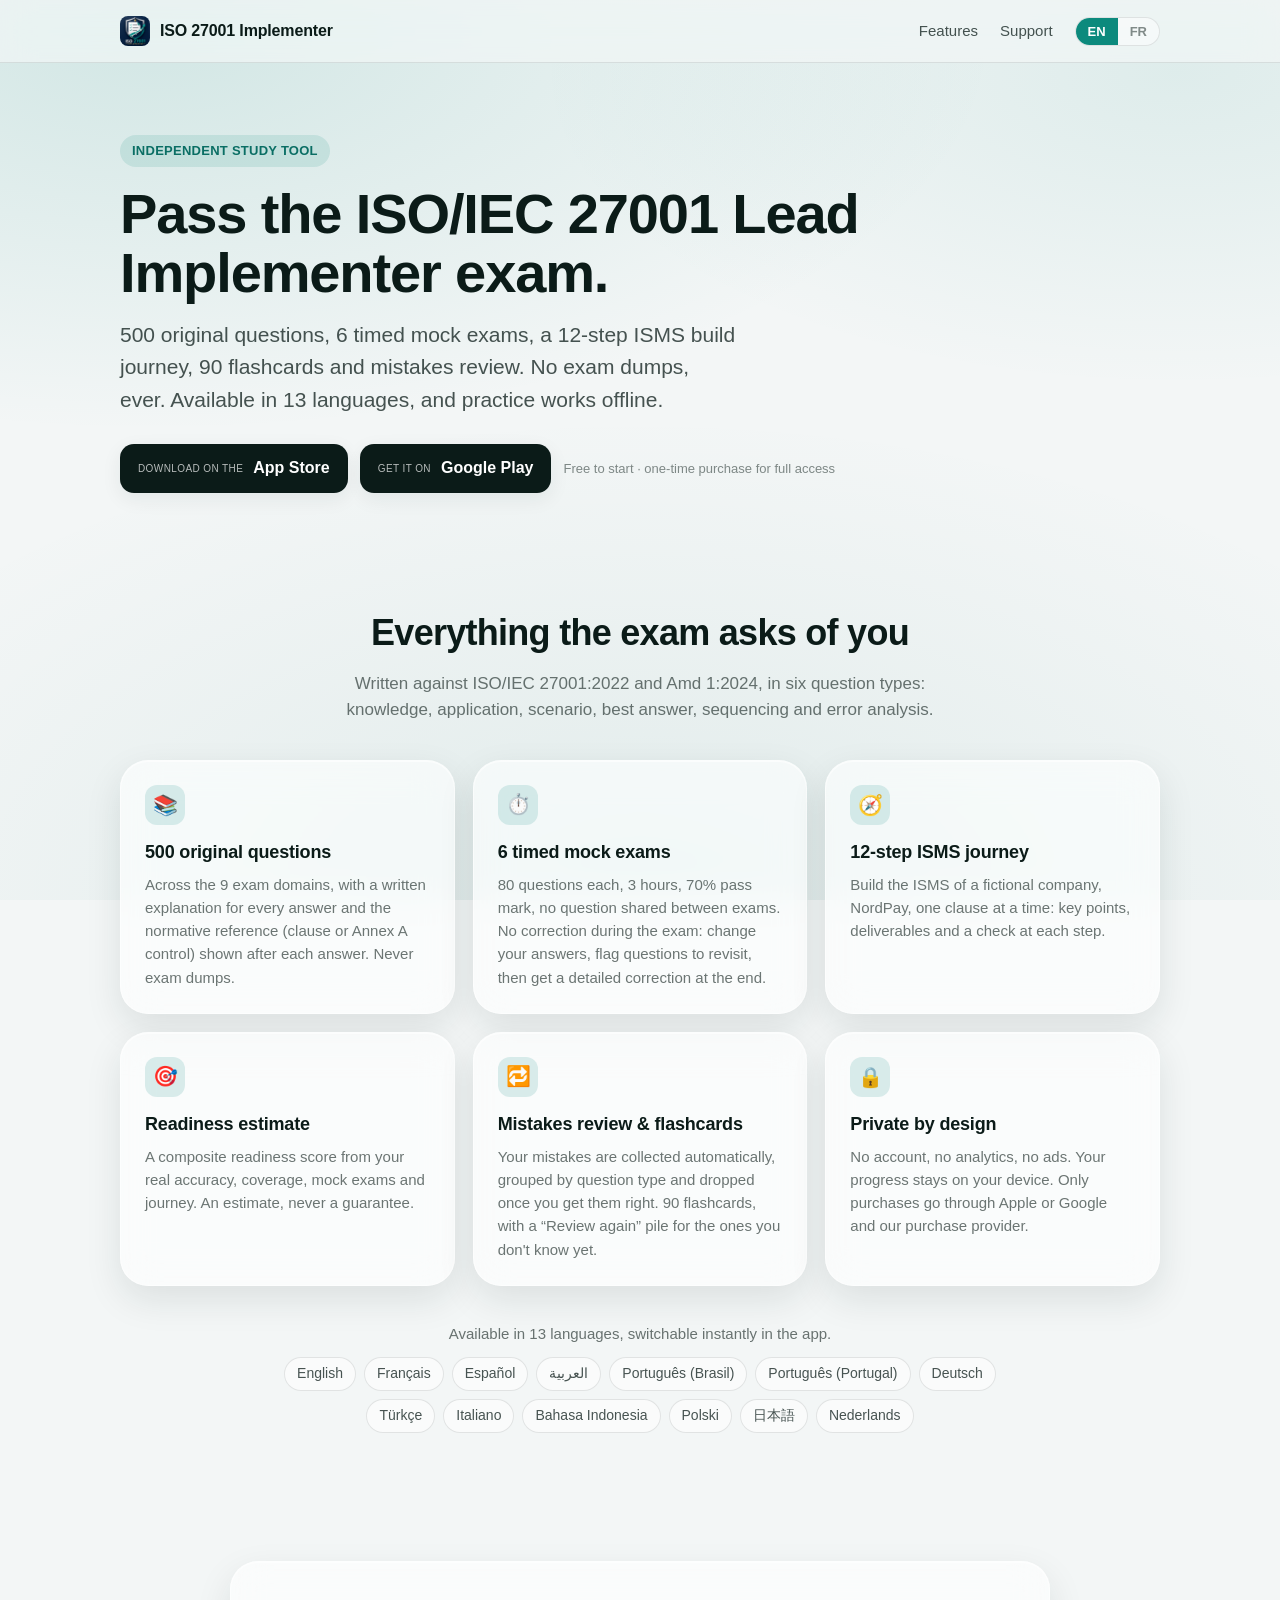
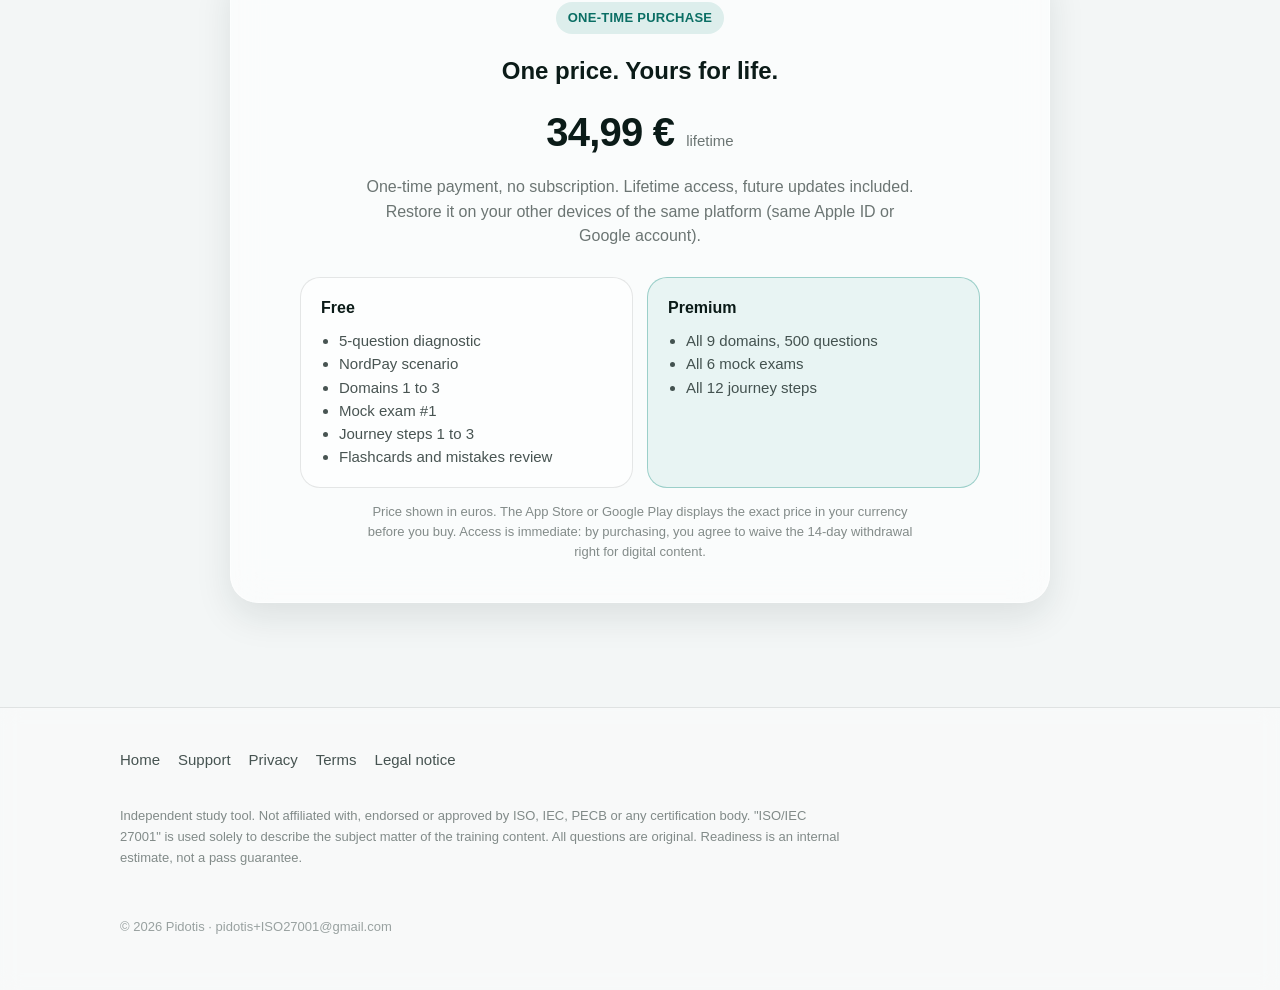
==== commit f9d32631: "Prix : 34,99 € (grille V2 du 3/10) Co-Authored-By: Claude Opus 5.5 <noreply@anthropic.com>" ====
--- a/index.html
+++ b/index.html
@@ -297,7 +297,7 @@
             ><span class="lang-fr">Un prix. À vous pour la vie.</span>
           </h2>
           <div class="price">
-            <span class="now">29,99 €</span>
+            <span class="now">34,99 €</span>
             <span class="unit"
               ><span class="lang-en">lifetime</span
               ><span class="lang-fr">à vie</span></span
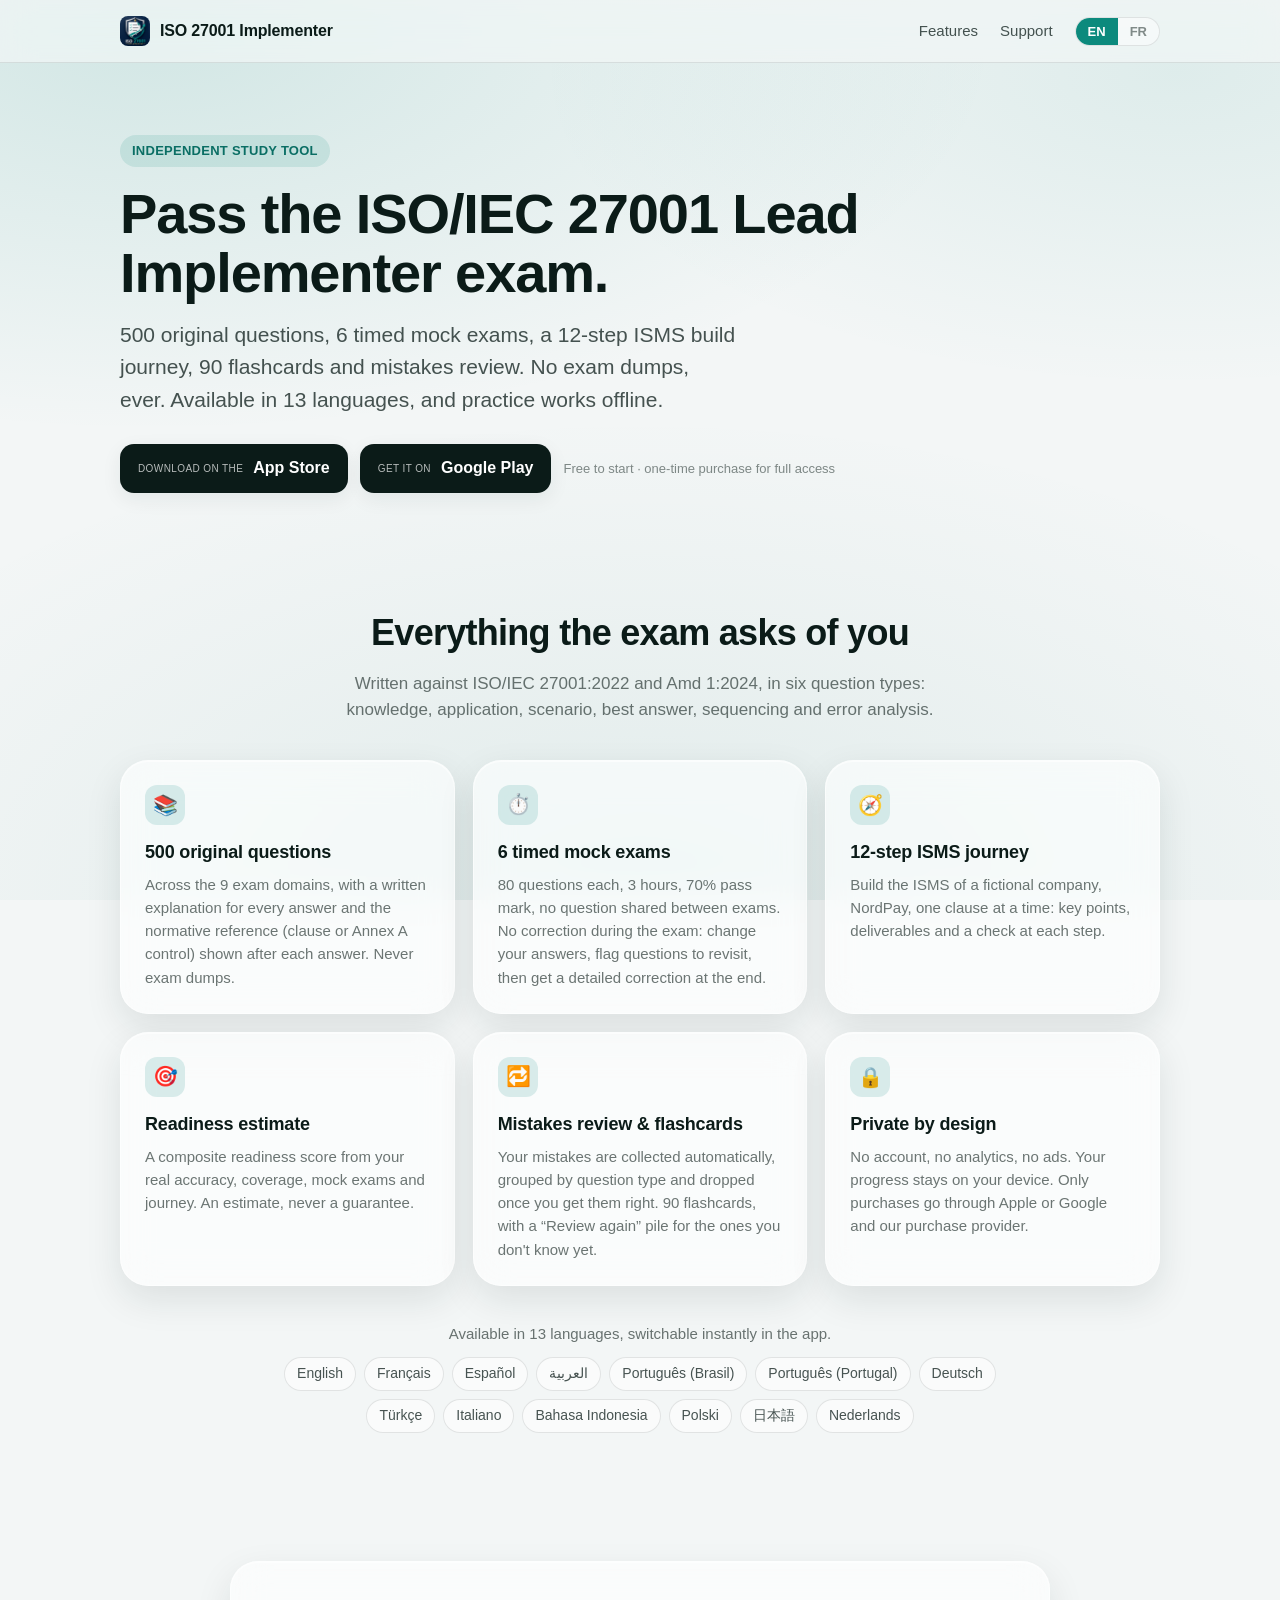
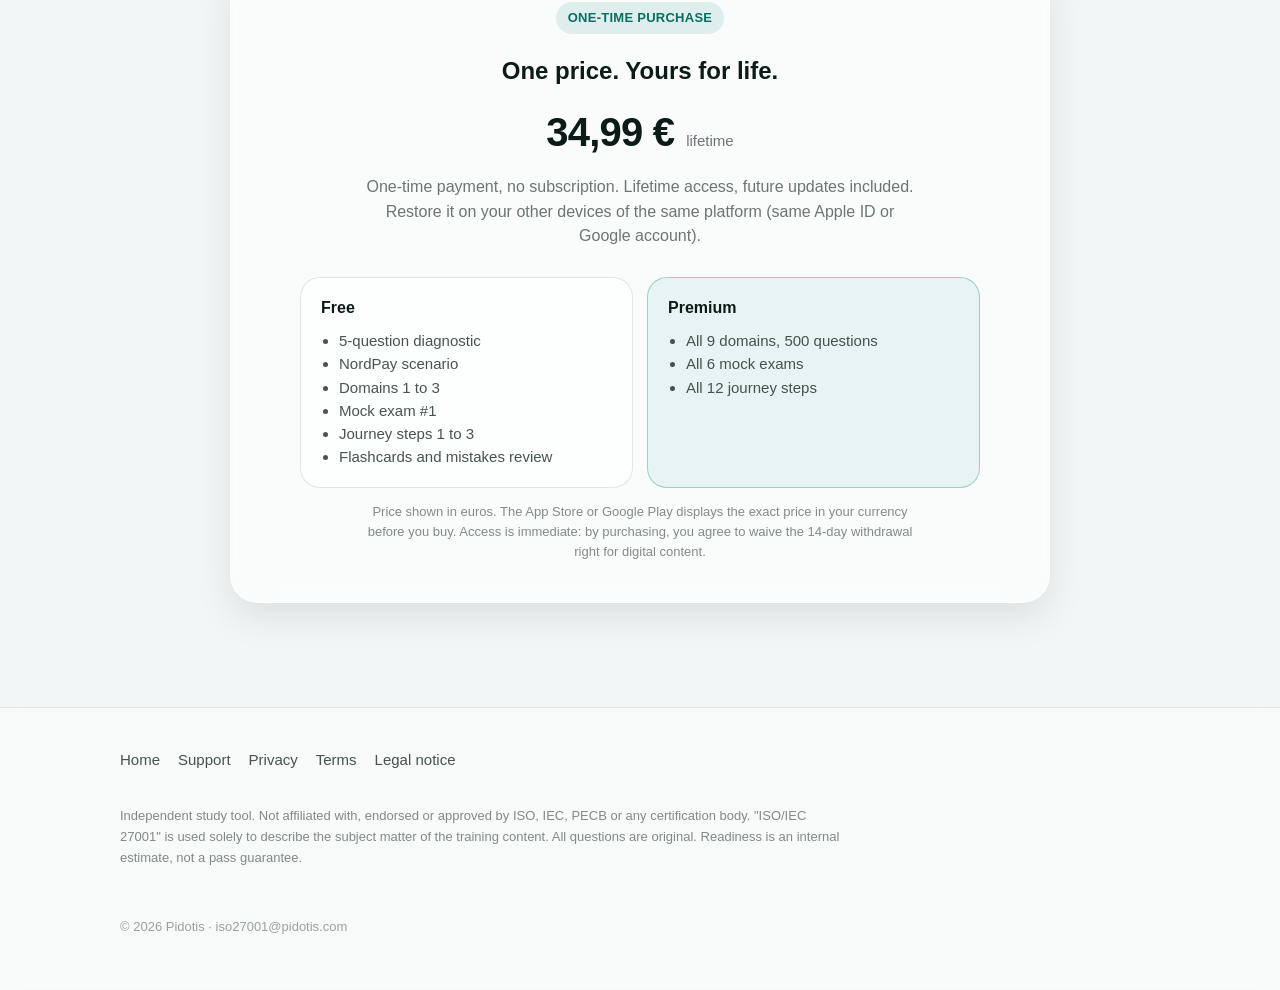
==== commit db8ece34: "Contact : iso27001@pidotis.com (depuis ISO-27001-Implementer@cf05905) Co-Authored-By: Claude Opus 5." ====
--- a/index.html
+++ b/index.html
@@ -409,7 +409,7 @@
             estimation interne, pas une garantie de réussite.</span
           >
         </p>
-        <p class="copy">© 2026 Pidotis · pidotis+ISO27001@gmail.com</p>
+        <p class="copy">© 2026 Pidotis · iso27001@pidotis.com</p>
       </div>
     </footer>
     <script src="app.js"></script>
